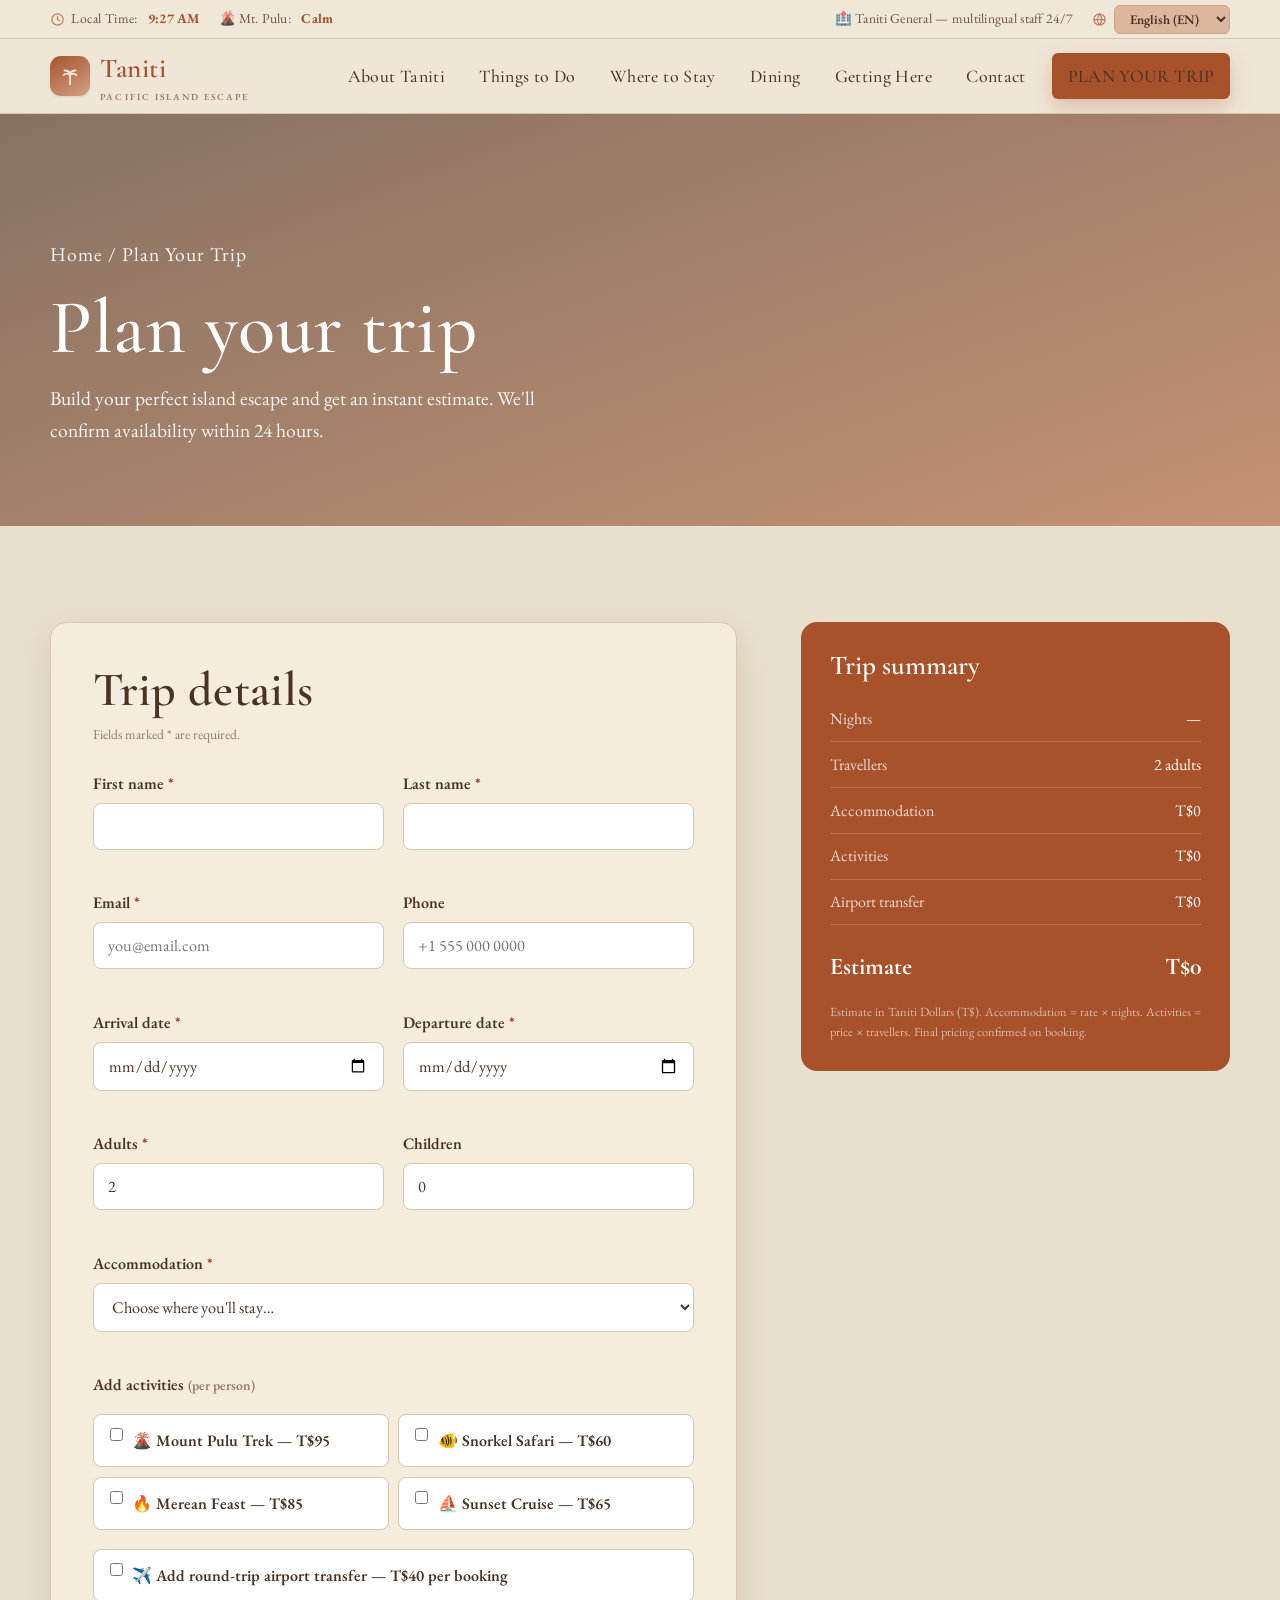
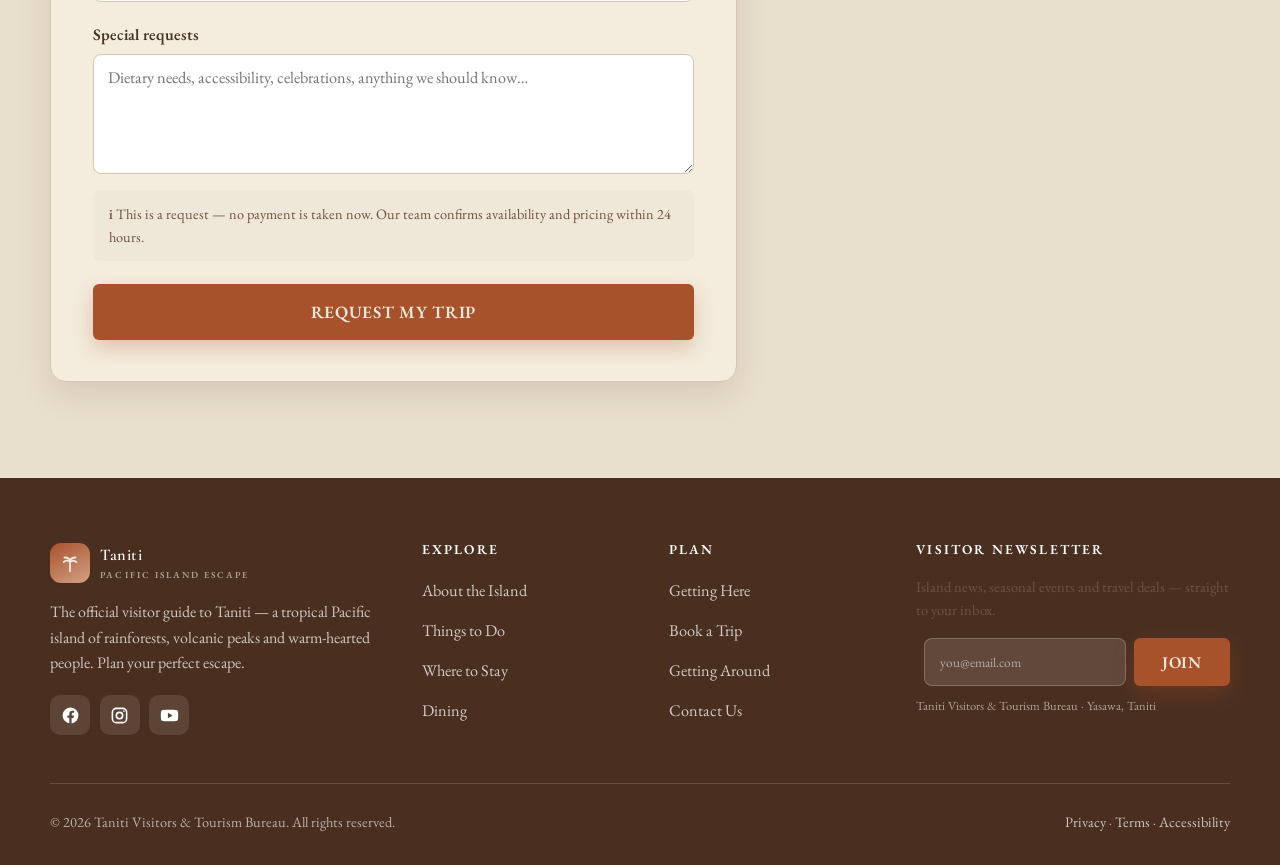
==== plan.html @ bbfc815e "Build Visit Taniti tourism website Multi-page tourism site for the island of Taniti with live clock," ====
<!DOCTYPE html>
<html lang="en">
<head>
  <meta charset="UTF-8" />
  <meta name="viewport" content="width=device-width, initial-scale=1.0" />
  <title>Plan Your Trip to Taniti — Book Online</title>
  <meta name="description" content="Build and book your Taniti island getaway online: choose dates, accommodation, activities and transfers, and get an instant cost estimate." />
  <link rel="preconnect" href="https://fonts.googleapis.com" />
  <link rel="preconnect" href="https://fonts.gstatic.com" crossorigin />
  <link href="https://fonts.googleapis.com/css2?family=Inter:wght@400;500;600;700;800&family=Playfair+Display:wght@700;800;900&display=swap" rel="stylesheet" />
  <link rel="stylesheet" href="css/styles.css" />
  <link rel="icon" href="data:image/svg+xml,%3Csvg xmlns='http://www.w3.org/2000/svg' viewBox='0 0 100 100'%3E%3Crect width='100' height='100' rx='22' fill='%23138a9c'/%3E%3Ctext y='72' x='50' font-size='62' text-anchor='middle'%3E🌴%3C/text%3E%3C/svg%3E" />
</head>
<body data-page="plan.html">
  <div id="site-header"></div>

  <section class="page-hero ph-plan">
    <div class="container">
      <p class="crumbs"><a href="index.html">Home</a> / Plan Your Trip</p>
      <h1>Plan your trip</h1>
      <p>Build your perfect island escape and get an instant estimate. We'll confirm availability within 24 hours.</p>
    </div>
  </section>

  <section class="section">
    <div class="container">
      <div class="split" style="align-items:start;grid-template-columns:1.6fr 1fr">

        <!-- FORM -->
        <div class="reveal">
          <div class="form-success" id="bookSuccess" role="status">
            <svg width="26" height="26" viewBox="0 0 24 24" fill="none" stroke="currentColor" stroke-width="2.5" stroke-linecap="round" stroke-linejoin="round"><path d="M20 6 9 17l-5-5"/></svg>
            <div>
              <strong>Your trip request is in! 🌺</strong>
              <p id="successDetail" style="margin-top:.3rem;font-size:.95rem"></p>
            </div>
          </div>

          <form class="form-card" id="bookingForm" novalidate>
            <h2 style="margin-bottom:.4rem">Trip details</h2>
            <p class="hint" style="margin-bottom:1.6rem">Fields marked <span class="req">*</span> are required.</p>

            <div class="form-grid">
              <div class="field">
                <label for="fname">First name <span class="req">*</span></label>
                <input id="fname" name="fname" type="text" autocomplete="given-name" required />
                <span class="err" data-err></span>
              </div>
              <div class="field">
                <label for="lname">Last name <span class="req">*</span></label>
                <input id="lname" name="lname" type="text" autocomplete="family-name" required />
                <span class="err" data-err></span>
              </div>
              <div class="field">
                <label for="email">Email <span class="req">*</span></label>
                <input id="email" name="email" type="email" autocomplete="email" placeholder="you@email.com" required />
                <span class="err" data-err></span>
              </div>
              <div class="field">
                <label for="phone">Phone</label>
                <input id="phone" name="phone" type="tel" autocomplete="tel" placeholder="+1 555 000 0000" />
                <span class="err" data-err></span>
              </div>

              <div class="field">
                <label for="arrive">Arrival date <span class="req">*</span></label>
                <input id="arrive" name="arrive" type="date" required />
                <span class="err" data-err></span>
              </div>
              <div class="field">
                <label for="depart">Departure date <span class="req">*</span></label>
                <input id="depart" name="depart" type="date" required />
                <span class="err" data-err></span>
              </div>

              <div class="field">
                <label for="adults">Adults <span class="req">*</span></label>
                <input id="adults" name="adults" type="number" min="1" max="12" value="2" required />
                <span class="err" data-err></span>
              </div>
              <div class="field">
                <label for="children">Children</label>
                <input id="children" name="children" type="number" min="0" max="12" value="0" />
                <span class="err" data-err></span>
              </div>

              <div class="field col-2">
                <label for="stay">Accommodation <span class="req">*</span></label>
                <select id="stay" name="stay" required>
                  <option value="" disabled selected>Choose where you'll stay…</option>
                  <option value="320">Taniti Lagoon Resort &amp; Spa — T$320/night</option>
                  <option value="420">Coral Coast Overwater Villas — T$420/night</option>
                  <option value="180">Pulu Rainforest Eco-Lodge — T$180/night</option>
                  <option value="130">Highland Glamping Camp — T$130/night</option>
                  <option value="75">Mauri Family Guesthouse — T$75/night</option>
                  <option value="60">Harborview Inn — T$60/night</option>
                </select>
                <span class="err" data-err></span>
              </div>

              <fieldset class="field col-2" style="border:0;padding:0;margin:0">
                <label as="legend" style="margin-bottom:.6rem;display:block">Add activities <span class="hint">(per person)</span></label>
                <div class="grid grid-2" style="gap:.6rem">
                  <label class="form-note" style="background:#fff;border:1.5px solid var(--line);cursor:pointer;margin:0"><input type="checkbox" name="act" value="95" data-name="Volcano Trek" style="width:auto"> 🌋 Mount Pulu Trek — T$95</label>
                  <label class="form-note" style="background:#fff;border:1.5px solid var(--line);cursor:pointer;margin:0"><input type="checkbox" name="act" value="60" data-name="Snorkel Safari" style="width:auto"> 🐠 Snorkel Safari — T$60</label>
                  <label class="form-note" style="background:#fff;border:1.5px solid var(--line);cursor:pointer;margin:0"><input type="checkbox" name="act" value="85" data-name="Merean Feast" style="width:auto"> 🔥 Merean Feast — T$85</label>
                  <label class="form-note" style="background:#fff;border:1.5px solid var(--line);cursor:pointer;margin:0"><input type="checkbox" name="act" value="65" data-name="Sunset Cruise" style="width:auto"> ⛵ Sunset Cruise — T$65</label>
                </div>
              </fieldset>

              <div class="field col-2">
                <label class="form-note" style="background:#fff;border:1.5px solid var(--line);cursor:pointer;margin:0">
                  <input type="checkbox" id="transfer" name="transfer" value="40" style="width:auto"> ✈️ Add round-trip airport transfer — T$40 per booking
                </label>
              </div>

              <div class="field col-2">
                <label for="notes">Special requests</label>
                <textarea id="notes" name="notes" placeholder="Dietary needs, accessibility, celebrations, anything we should know…"></textarea>
              </div>
            </div>

            <div class="form-note">ℹ️ This is a request — no payment is taken now. Our team confirms availability and pricing within 24 hours.</div>
            <button class="btn btn-primary btn-lg btn-block" type="submit" style="margin-top:1.4rem">Request my trip</button>
          </form>
        </div>

        <!-- LIVE SUMMARY -->
        <div class="reveal">
          <div class="summary">
            <h3>Trip summary</h3>
            <div class="summary-row"><span>Nights</span><span id="sumNights">—</span></div>
            <div class="summary-row"><span>Travellers</span><span id="sumGuests">2 adults</span></div>
            <div class="summary-row"><span>Accommodation</span><span id="sumStay">T$0</span></div>
            <div class="summary-row"><span>Activities</span><span id="sumActs">T$0</span></div>
            <div class="summary-row"><span>Airport transfer</span><span id="sumTransfer">T$0</span></div>
            <div class="summary-total"><span>Estimate</span><span id="sumTotal">T$0</span></div>
            <p style="font-size:.78rem;color:rgba(255,255,255,.6);margin-top:1rem">Estimate in Taniti Dollars (T$). Accommodation = rate × nights. Activities = price × travellers. Final pricing confirmed on booking.</p>
          </div>
        </div>

      </div>
    </div>
  </section>

  <div id="site-footer"></div>
  <script src="js/main.js"></script>
  <script>
    window.tanitiPageInit = function (ctx) {
      var form = document.getElementById("bookingForm");
      if (!form) return;
      var $ = function (id) { return document.getElementById(id); };
      var money = function (n) { return "T$" + n.toLocaleString("en-US"); };

      // Min dates = today
      var todayStr = new Date().toISOString().split("T")[0];
      $("arrive").min = todayStr;
      $("depart").min = todayStr;

      function nights() {
        var a = $("arrive").value, d = $("depart").value;
        if (!a || !d) return 0;
        var diff = (new Date(d) - new Date(a)) / 86400000;
        return diff > 0 ? Math.round(diff) : 0;
      }
      function travellers() {
        return (parseInt($("adults").value, 10) || 0) + (parseInt($("children").value, 10) || 0);
      }

      function recalc() {
        var n = nights();
        var adults = parseInt($("adults").value, 10) || 0;
        var kids = parseInt($("children").value, 10) || 0;
        var pax = Math.max(adults + kids, 1);
        var rate = parseInt($("stay").value, 10) || 0;
        var stayCost = rate * n;

        var actCost = 0;
        form.querySelectorAll('input[name="act"]:checked').forEach(function (c) {
          actCost += (parseInt(c.value, 10) || 0) * pax;
        });
        var transfer = $("transfer").checked ? 40 : 0;
        var total = stayCost + actCost + transfer;

        $("sumNights").textContent = n ? n + (n === 1 ? " night" : " nights") : "—";
        var g = adults + " adult" + (adults === 1 ? "" : "s");
        if (kids > 0) g += ", " + kids + " child" + (kids === 1 ? "" : "ren");
        $("sumGuests").textContent = g;
        $("sumStay").textContent = money(stayCost);
        $("sumActs").textContent = money(actCost);
        $("sumTransfer").textContent = money(transfer);
        $("sumTotal").textContent = money(total);
        return { nights: n, total: total, pax: pax };
      }

      form.addEventListener("input", recalc);
      form.addEventListener("change", recalc);
      recalc();

      // --- Validation ---
      function setError(input, msg) {
        var field = input.closest(".field");
        if (!field) return;
        field.classList.toggle("invalid", !!msg);
        var span = field.querySelector("[data-err]");
        if (span) span.textContent = msg || "";
      }
      function validateField(input) {
        var v = input.value.trim();
        if (input.hasAttribute("required") && !v) { setError(input, "This field is required."); return false; }
        if (input.type === "email" && v && !/^[^\s@]+@[^\s@]+\.[^\s@]+$/.test(v)) { setError(input, "Enter a valid email."); return false; }
        if (input.id === "adults" && (parseInt(v, 10) || 0) < 1) { setError(input, "At least one adult required."); return false; }
        setError(input, "");
        return true;
      }
      form.querySelectorAll("input[required], select[required]").forEach(function (inp) {
        inp.addEventListener("blur", function () { validateField(inp); });
      });

      form.addEventListener("submit", function (e) {
        e.preventDefault();
        var ok = true, firstBad = null;
        form.querySelectorAll("input[required], select[required]").forEach(function (inp) {
          if (!validateField(inp)) { ok = false; firstBad = firstBad || inp; }
        });

        // Date logic
        var n = nights();
        if ($("arrive").value && $("depart").value && n <= 0) {
          setError($("depart"), "Departure must be after arrival.");
          ok = false; firstBad = firstBad || $("depart");
        }

        if (!ok) {
          firstBad && firstBad.focus();
          ctx.toast("Please fix the highlighted fields.");
          return;
        }

        var res = recalc();
        var detail = "We've received your request for a " + res.nights + "-night trip (est. "
          + "T$" + res.total.toLocaleString("en-US") + "). A confirmation has been sent to "
          + $("email").value.trim() + " — our team will be in touch within 24 hours.";
        $("successDetail").textContent = detail;
        var box = $("bookSuccess");
        box.classList.add("show");
        ctx.toast("Trip request sent! 🌴");
        form.reset();
        recalc();
        box.scrollIntoView({ behavior: "smooth", block: "center" });
      });
    };
  </script>
</body>
</html>
---- css/styles.css ----
/* ==========================================================================
   Visit Taniti — Tourism Website
   Warm terracotta / clay / cream design system (serif)
   ========================================================================== */
@import url('https://fonts.googleapis.com/css2?family=Cormorant+Garamond:wght@400;500;600;700&family=EB+Garamond:ital,wght@0,400;0,500;0,600;1,400&display=swap');

:root {
  /* Palette — warm island earth tones */
  --cream:        #e9dfcd;   /* page background */
  --cream-2:      #efe7d8;   /* lighter panels, header, soft sections */
  --cream-3:      #f4ecdd;   /* card background */
  --sand:         #ece2cf;   /* sand section */
  --sand-dk:      #dccbb0;

  --clay:         #d2a184;   /* salmon buttons / accents */
  --clay-dk:      #c08e6f;
  --clay-lt:      #dcb79e;   /* clay cards / chips */

  --terracotta:   #a8522c;   /* dashboard sections, primary accent */
  --terracotta-dk:#8c4322;
  --terracotta-lt:#b96a40;

  --brown:        #4a2f20;   /* darkest — footer, summary */
  --ink:          #4a3322;   /* body heading text */
  --ink-soft:     #6e5341;   /* body copy */
  --muted:        #977a5e;   /* captions */
  --line:         #d8c6ac;   /* warm borders */
  --red:          #b23121;   /* legal / alerts */
  --green:        #5b7a4e;   /* success */

  --white:        #ffffff;
  --bg:           var(--cream);

  --shadow-sm: 0 1px 3px rgba(74,47,32,.08), 0 1px 2px rgba(74,47,32,.06);
  --shadow:    0 12px 32px rgba(74,47,32,.12);
  --shadow-lg: 0 24px 60px rgba(74,47,32,.20);

  --radius:    10px;
  --radius-lg: 16px;
  --radius-pill: 6px;        /* the reference uses gently-rounded rectangles */

  --maxw: 1180px;

  --font-head: "Cormorant Garamond", Georgia, "Times New Roman", serif;
  --font-body: "EB Garamond", Georgia, "Times New Roman", serif;

  --ease: cubic-bezier(.22, 1, .36, 1);
}

/* ---------- Reset ---------- */
*, *::before, *::after { box-sizing: border-box; }
* { margin: 0; }
html { scroll-behavior: smooth; -webkit-text-size-adjust: 100%; }
body {
  font-family: var(--font-body);
  color: var(--ink-soft);
  background: var(--bg);
  line-height: 1.6;
  font-size: 19px;
  -webkit-font-smoothing: antialiased;
  text-rendering: optimizeLegibility;
}
img { max-width: 100%; display: block; }
a { color: var(--terracotta); text-decoration: none; }
button { font-family: inherit; cursor: pointer; }
:focus-visible { outline: 3px solid var(--clay); outline-offset: 2px; border-radius: 4px; }

h1, h2, h3, h4 { font-family: var(--font-head); line-height: 1.1; color: var(--ink); font-weight: 600; }
h1 { font-size: clamp(2.6rem, 6vw, 5rem); letter-spacing: .5px; font-weight: 500; }
h2 { font-size: clamp(2rem, 4vw, 3rem); letter-spacing: .3px; }
h3 { font-size: clamp(1.35rem, 2.2vw, 1.7rem); }
p  { color: var(--ink-soft); }

/* ---------- Layout helpers ---------- */
.container { width: min(100% - 2.4rem, var(--maxw)); margin-inline: auto; }
.section { padding: clamp(3.5rem, 8vw, 6rem) 0; }
.section--tight { padding: clamp(2.5rem, 5vw, 4rem) 0; }
.section--sand { background: var(--cream-2); }
.section--ocean { background: var(--terracotta); color: var(--cream-2); }
.section--ocean h2, .section--ocean h3 { color: #fff; }
.section--ocean p { color: rgba(255,255,255,.86); }

.eyebrow {
  display: inline-block;
  font-family: var(--font-body);
  font-weight: 600;
  font-size: .82rem;
  letter-spacing: .24em;
  text-transform: uppercase;
  color: var(--terracotta);
  margin-bottom: .9rem;
}
.section--ocean .eyebrow { color: var(--clay-lt); }
.lead { font-size: 1.25rem; color: var(--ink-soft); max-width: 62ch; }
.section--ocean .lead { color: rgba(255,255,255,.9); }
.center { text-align: center; }
.center .lead { margin-inline: auto; }
.section-head { max-width: 66ch; margin-bottom: 2.6rem; }
.section-head.center { margin-inline: auto; }

/* ---------- Buttons ---------- */
.btn {
  display: inline-flex; align-items: center; gap: .5rem;
  font-family: var(--font-body);
  font-weight: 600; font-size: 1.02rem; letter-spacing: .04em;
  padding: .8rem 1.7rem;
  border-radius: var(--radius-pill);
  border: 1.5px solid transparent;
  transition: transform .25s var(--ease), box-shadow .25s var(--ease), background .25s, color .25s;
  white-space: nowrap; text-transform: uppercase;
}
.btn:hover { transform: translateY(-2px); }
.btn-primary { background: var(--terracotta); color: var(--cream-2); box-shadow: 0 8px 20px rgba(168,82,44,.28); }
.btn-primary:hover { background: var(--terracotta-dk); }
.btn-ocean { background: var(--clay); color: var(--brown); box-shadow: 0 8px 20px rgba(210,161,132,.4); }
.btn-ocean:hover { background: var(--clay-dk); }
.btn-ghost { background: rgba(255,255,255,.14); color: #fff; border-color: rgba(255,255,255,.6); backdrop-filter: blur(4px); }
.btn-ghost:hover { background: rgba(255,255,255,.24); }
.btn-outline { background: transparent; color: var(--terracotta); border-color: var(--clay); }
.btn-outline:hover { background: var(--clay-lt); color: var(--brown); }
.btn-lg { padding: 1rem 2.2rem; font-size: 1.08rem; }
.btn-block { width: 100%; justify-content: center; }

/* ==========================================================================
   Header / Navigation
   ========================================================================== */
.utility-bar {
  background: var(--cream-2);
  color: var(--ink-soft);
  font-size: .85rem; letter-spacing: .02em;
  border-bottom: 1px solid var(--line);
}
.utility-bar .container {
  display: flex; align-items: center; gap: 1.2rem;
  min-height: 38px; flex-wrap: wrap;
}
.utility-bar strong { color: var(--terracotta); font-weight: 700; }
.utility-item { display: inline-flex; align-items: center; gap: .4rem; }
.utility-item svg { width: 15px; height: 15px; opacity: .7; color: var(--terracotta); }
.utility-spacer { margin-left: auto; }
.lang-select {
  background: var(--clay-lt);
  color: var(--brown); border: 1px solid var(--clay);
  border-radius: var(--radius-pill);
  padding: .25rem .7rem; font-size: .82rem; font-family: var(--font-body); font-weight: 600;
  cursor: pointer;
}
.lang-select:hover { background: var(--clay); }

.site-header {
  position: sticky; top: 0; z-index: 100;
  background: rgba(239,231,216,.92);
  backdrop-filter: saturate(140%) blur(12px);
  -webkit-backdrop-filter: saturate(140%) blur(12px);
  border-bottom: 1px solid var(--line);
  transition: box-shadow .3s;
}
.site-header.scrolled { box-shadow: var(--shadow-sm); }
.nav { display: flex; align-items: center; justify-content: space-between; min-height: 74px; gap: 1rem; }
.brand { display: inline-flex; align-items: center; gap: .65rem; font-family: var(--font-head); font-weight: 600; font-size: 1.7rem; color: var(--terracotta); letter-spacing: .5px; }
.brand .mark {
  width: 40px; height: 40px; border-radius: 11px;
  background: linear-gradient(150deg, var(--terracotta), var(--clay));
  display: grid; place-items: center; color: var(--cream-2); flex: none;
  box-shadow: var(--shadow-sm);
}
.brand .mark svg { width: 22px; height: 22px; }
.brand small { display: block; font-family: var(--font-body); font-weight: 600; font-size: .58rem; letter-spacing: .22em; text-transform: uppercase; color: var(--muted); }

.nav-links { display: flex; align-items: center; gap: .35rem; list-style: none; padding: 0; }
.nav-links a {
  display: inline-block; padding: .5rem .9rem; border-radius: var(--radius-pill);
  color: var(--ink); font-weight: 500; font-size: 1.12rem; font-family: var(--font-head);
  letter-spacing: .02em;
  transition: background .2s, color .2s;
}
.nav-links a:hover { background: var(--clay-lt); color: var(--terracotta-dk); }
.nav-links a.active { color: var(--terracotta); background: var(--clay-lt); }
.nav-cta { margin-left: .4rem; }

.nav-toggle {
  display: none; background: none; border: none; padding: .4rem;
  width: 44px; height: 44px; border-radius: 10px;
}
.nav-toggle span { display: block; width: 24px; height: 2px; background: var(--brown); margin: 5px auto; transition: .3s var(--ease); }
.nav-toggle[aria-expanded="true"] span:nth-child(1) { transform: translateY(7px) rotate(45deg); }
.nav-toggle[aria-expanded="true"] span:nth-child(2) { opacity: 0; }
.nav-toggle[aria-expanded="true"] span:nth-child(3) { transform: translateY(-7px) rotate(-45deg); }

/* ==========================================================================
   Hero
   ========================================================================== */
.hero {
  position: relative; color: #fff; isolation: isolate;
  display: grid; align-items: center; text-align: center;
  min-height: clamp(480px, 70vh, 660px);
  padding: 5rem 0;
}
.hero::before {
  content: ""; position: absolute; inset: 0; z-index: -2;
  background-image: url("https://images.unsplash.com/photo-1505228395891-9a51e7e86bf6?auto=format&fit=crop&w=2000&q=80");
  background-size: cover; background-position: center;
}
.hero::after {
  content: ""; position: absolute; inset: 0; z-index: -1;
  background: linear-gradient(180deg, rgba(74,47,32,.30) 0%, rgba(74,47,32,.22) 45%, rgba(74,47,32,.40) 100%);
}
.hero-inner { max-width: 760px; margin-inline: auto; }
.hero h1 { color: #fff; text-shadow: 0 2px 30px rgba(0,0,0,.28); font-size: clamp(3.4rem, 9vw, 7rem); font-weight: 500; }
.hero p { color: rgba(255,255,255,.94); font-size: 1.35rem; margin: 1rem auto 2rem; max-width: 52ch; letter-spacing: .02em; }
.hero-actions { display: flex; gap: 1rem; flex-wrap: wrap; justify-content: center; }
.hero-badge {
  display: inline-flex; align-items: center; gap: .5rem;
  background: rgba(255,255,255,.16); border: 1px solid rgba(255,255,255,.4);
  padding: .4rem 1.1rem; border-radius: var(--radius-pill);
  font-size: .9rem; font-weight: 600; margin-bottom: 1.4rem; backdrop-filter: blur(4px);
  letter-spacing: .14em; text-transform: uppercase;
}
.hero-tagline {
  display: block; font-family: var(--font-head); font-weight: 400;
  font-size: clamp(1.3rem, 3.5vw, 2.4rem); letter-spacing: .42em;
  text-transform: uppercase; margin-top: .4rem; text-indent: .42em;
  color: rgba(255,255,255,.95);
}
.page-hero {
  position: relative; color: #fff; isolation: isolate;
  padding: clamp(4rem, 12vw, 7rem) 0 clamp(3rem, 8vw, 5rem);
}
.page-hero::after {
  content: ""; position: absolute; inset: 0; z-index: -1;
  background: linear-gradient(160deg, rgba(74,47,32,.62), rgba(168,82,44,.55));
}
.page-hero h1 { color: #fff; }
.page-hero p { color: rgba(255,255,255,.92); max-width: 60ch; margin-top: .8rem; font-size: 1.22rem; }
.crumbs { font-size: .9rem; color: rgba(255,255,255,.78); margin-bottom: 1rem; letter-spacing: .05em; }
.crumbs a { color: rgba(255,255,255,.92); }

/* Per-page hero backgrounds */
.hero-about::before, .ph-about::before { background-image: url("https://images.unsplash.com/photo-1518509562904-e7ef99cdcc86?auto=format&fit=crop&w=2000&q=80"); }
.ph-activities::before { background-image: url("https://images.unsplash.com/photo-1530866495561-507c9faab2ed?auto=format&fit=crop&w=2000&q=80"); }
.ph-stay::before { background-image: url("https://images.unsplash.com/photo-1571896349842-33c89424de2d?auto=format&fit=crop&w=2000&q=80"); }
.ph-dining::before { background-image: url("https://images.unsplash.com/photo-1414235077428-338989a2e8c0?auto=format&fit=crop&w=2000&q=80"); }
.ph-travel::before { background-image: url("https://images.unsplash.com/photo-1436491865332-7a61a109cc05?auto=format&fit=crop&w=2000&q=80"); }
.ph-plan::before { background-image: url("https://images.unsplash.com/photo-1507525428034-b723cf961d3e?auto=format&fit=crop&w=2000&q=80"); }
.ph-contact::before { background-image: url("https://images.unsplash.com/photo-1559827260-dc66d52bef19?auto=format&fit=crop&w=2000&q=80"); }
.page-hero[class*="ph-"]::before {
  content: ""; position: absolute; inset: 0; z-index: -2;
  background-size: cover; background-position: center;
}

/* ==========================================================================
   Cards & grids
   ========================================================================== */
.grid { display: grid; gap: 1.6rem; }
.grid-2 { grid-template-columns: repeat(2, 1fr); }
.grid-3 { grid-template-columns: repeat(3, 1fr); }
.grid-4 { grid-template-columns: repeat(4, 1fr); }

.card {
  background: var(--cream-3); border: 1px solid var(--line); border-radius: var(--radius-lg);
  overflow: hidden; box-shadow: var(--shadow-sm);
  transition: transform .35s var(--ease), box-shadow .35s var(--ease);
  display: flex; flex-direction: column;
}
.card:hover { transform: translateY(-6px); box-shadow: var(--shadow); }
.card-media { aspect-ratio: 16/11; overflow: hidden; position: relative; background: var(--sand-dk); }
.card-media img { width: 100%; height: 100%; object-fit: cover; transition: transform .6s var(--ease); }
.card:hover .card-media img { transform: scale(1.06); }
.card-tag {
  position: absolute; top: .9rem; left: .9rem;
  background: var(--terracotta); color: var(--cream-2);
  font-size: .72rem; font-weight: 600; letter-spacing: .08em; text-transform: uppercase;
  padding: .3rem .7rem; border-radius: var(--radius-pill); font-family: var(--font-body);
}
.card-body { padding: 1.4rem; display: flex; flex-direction: column; gap: .6rem; flex: 1; }
.card-body h3 { margin-bottom: .1rem; color: var(--terracotta-dk); }
.card-body p { font-size: 1rem; flex: 1; }
.card-meta { display: flex; gap: 1rem; font-size: .88rem; color: var(--muted); flex-wrap: wrap; }
.card-meta span { display: inline-flex; align-items: center; gap: .3rem; }
.card-foot { display: flex; align-items: center; justify-content: space-between; margin-top: .4rem; }
.price { font-weight: 700; font-family: var(--font-head); color: var(--terracotta-dk); font-size: 1.4rem; }
.price small { font-family: var(--font-body); font-weight: 500; color: var(--muted); font-size: .78rem; }

/* Feature tiles — clay cards, centred (matches "Before You Go") */
.feature {
  background: var(--clay-lt); border: 1px solid var(--clay); border-radius: var(--radius);
  padding: 2rem 1.6rem; box-shadow: none; text-align: center; color: var(--brown);
  transition: transform .3s var(--ease), box-shadow .3s var(--ease);
}
.feature:hover { transform: translateY(-4px); box-shadow: var(--shadow); }
.feature .ic {
  width: 56px; height: 56px; border-radius: 14px; display: grid; place-items: center;
  background: var(--cream-3); color: var(--terracotta); margin: 0 auto 1rem;
  font-size: 1.5rem; font-family: var(--font-head); font-weight: 600;
}
.feature .ic svg { width: 26px; height: 26px; }
.feature h3 { font-size: 1.35rem; margin-bottom: .4rem; color: var(--brown); }
.feature p { font-size: 1rem; color: var(--terracotta-dk); }

/* Stats */
.stats { display: grid; grid-template-columns: repeat(4, 1fr); gap: 1.4rem; }
.stat { text-align: center; }
.stat .num { font-family: var(--font-head); font-size: clamp(2.4rem, 5vw, 3.4rem); font-weight: 600; color: #f3e2d0; line-height: 1; }
.stat .lbl { font-size: .95rem; color: rgba(255,255,255,.82); margin-top: .5rem; letter-spacing: .03em; }

/* Split media */
.split { display: grid; grid-template-columns: 1fr 1fr; gap: clamp(2rem, 5vw, 4rem); align-items: center; }
.split.reverse > :first-child { order: 2; }
.split-media img { border-radius: var(--radius-lg); box-shadow: var(--shadow); width: 100%; aspect-ratio: 4/3; object-fit: cover; }
.split-body h2 { margin-bottom: 1rem; }

/* Checklist */
.ticks { list-style: none; padding: 0; display: grid; gap: .7rem; margin-top: 1.2rem; }
.ticks li { display: flex; gap: .7rem; align-items: flex-start; color: var(--ink-soft); font-size: 1.05rem; }
.ticks li::before {
  content: "✓"; flex: none; width: 24px; height: 24px; border-radius: 50%;
  background: var(--terracotta); color: var(--cream-2); font-weight: 700; font-size: .8rem;
  display: grid; place-items: center; margin-top: 4px; font-family: var(--font-body);
}

/* Filter chips — clay rectangles */
.filters { display: flex; flex-wrap: wrap; gap: .6rem; margin-bottom: 2rem; }
.chip {
  border: 1.5px solid var(--clay); background: var(--clay-lt); color: var(--brown);
  padding: .55rem 1.3rem; border-radius: var(--radius-pill); font-weight: 600; font-size: 1rem;
  font-family: var(--font-body); letter-spacing: .02em;
  transition: all .2s;
}
.chip:hover { background: var(--clay); border-color: var(--clay-dk); }
.chip.active { background: var(--terracotta); color: var(--cream-2); border-color: var(--terracotta); }
.is-hidden { display: none !important; }
.no-results { text-align: center; color: var(--muted); padding: 2rem; grid-column: 1 / -1; }

/* ==========================================================================
   Forms
   ========================================================================== */
.form-card {
  background: var(--cream-3); border: 1px solid var(--line); border-radius: var(--radius-lg);
  padding: clamp(1.6rem, 4vw, 2.6rem); box-shadow: var(--shadow);
}
.form-grid { display: grid; gap: 1.2rem; grid-template-columns: 1fr 1fr; }
.field { display: flex; flex-direction: column; gap: .4rem; }
.field.col-2 { grid-column: span 2; }
.field label { font-weight: 600; font-size: 1rem; color: var(--ink); }
.field label .req { color: var(--red); }
.field input, .field select, .field textarea {
  font-family: var(--font-body); font-size: 1.02rem; color: var(--ink);
  padding: .75rem .9rem; border: 1.5px solid var(--line); border-radius: 8px;
  background: #fff; transition: border .2s, box-shadow .2s; width: 100%;
}
.field input:focus, .field select:focus, .field textarea:focus {
  outline: none; border-color: var(--clay); box-shadow: 0 0 0 3px rgba(210,161,132,.35);
}
.field textarea { resize: vertical; min-height: 120px; }
.field .err { color: var(--red); font-size: .85rem; min-height: 1.1em; }
.field.invalid input, .field.invalid select, .field.invalid textarea { border-color: var(--red); }
.hint { font-size: .85rem; color: var(--muted); }

.form-note {
  display: flex; gap: .6rem; align-items: flex-start; font-size: .9rem; color: var(--ink-soft);
  background: var(--cream-2); border-radius: 8px; padding: .8rem 1rem; margin-top: 1rem;
}
.form-success {
  background: #e7efe0; border: 1px solid #bcd3ad; color: #3c5730;
  border-radius: var(--radius); padding: 1.2rem 1.4rem; display: none; gap: .8rem; align-items: flex-start;
}
.form-success.show { display: flex; }
.form-success svg { flex: none; color: var(--green); }

/* Summary box for booking */
.summary {
  position: sticky; top: 96px;
  background: var(--terracotta); color: #fff; border-radius: var(--radius-lg); padding: 1.8rem;
}
.summary h3 { color: #fff; margin-bottom: 1rem; }
.summary-row { display: flex; justify-content: space-between; gap: 1rem; padding: .6rem 0; border-bottom: 1px solid rgba(255,255,255,.18); font-size: 1rem; }
.summary-row span:first-child { color: rgba(255,255,255,.78); }
.summary-total { display: flex; justify-content: space-between; padding-top: 1rem; margin-top: .4rem; font-size: 1.5rem; font-family: var(--font-head); font-weight: 700; }

/* ==========================================================================
   Misc components
   ========================================================================== */
.accordion { border: 1px solid var(--line); border-radius: var(--radius); overflow: hidden; background: var(--cream-3); }
.acc-item + .acc-item { border-top: 1px solid var(--line); }
.acc-head {
  width: 100%; text-align: left; background: none; border: none; padding: 1.2rem 1.4rem;
  font-weight: 600; font-size: 1.2rem; color: var(--ink); display: flex; justify-content: space-between; gap: 1rem; align-items: center;
  font-family: var(--font-head);
}
.acc-head .pm { flex: none; transition: transform .3s; color: var(--terracotta); font-size: 1.6rem; }
.acc-item.open .acc-head .pm { transform: rotate(45deg); }
.acc-panel { max-height: 0; overflow: hidden; transition: max-height .35s var(--ease); }
.acc-panel-inner { padding: 0 1.4rem 1.3rem; color: var(--ink-soft); }

.gallery { display: grid; grid-template-columns: repeat(4, 1fr); gap: 1rem; }
.gallery img { border-radius: var(--radius); aspect-ratio: 1; object-fit: cover; cursor: pointer; transition: transform .3s, filter .3s; }
.gallery img:hover { transform: scale(1.03); filter: brightness(1.05); }
.gallery .tall { grid-row: span 2; aspect-ratio: 1/2; }

.cta-band { background: linear-gradient(135deg, var(--terracotta), var(--terracotta-dk)); color: #fff; text-align: center; border-radius: var(--radius-lg); padding: clamp(2.5rem, 6vw, 4rem); }
.cta-band h2 { color: #fff; }
.cta-band p { color: rgba(255,255,255,.92); max-width: 52ch; margin: 1rem auto 2rem; font-size: 1.15rem; }

.info-list { list-style: none; padding: 0; display: grid; gap: 1rem; }
.info-list li { display: flex; gap: 1rem; align-items: flex-start; }
.info-list .ic { flex: none; width: 46px; height: 46px; border-radius: 12px; background: var(--clay-lt); color: var(--terracotta); display: grid; place-items: center; font-size: 1.3rem; }
.info-list .ic svg { width: 22px; height: 22px; }
.info-list strong { display: block; color: var(--ink); font-size: 1.08rem; }
.info-list span { font-size: .98rem; color: var(--muted); }

.map-embed { border: 0; width: 100%; height: 380px; border-radius: var(--radius-lg); box-shadow: var(--shadow); filter: sepia(.18) saturate(1.05); }

.weather-strip { display: flex; flex-wrap: wrap; gap: 1rem; }
.weather-card { flex: 1 1 120px; background: rgba(255,255,255,.12); border: 1px solid rgba(255,255,255,.22); border-radius: var(--radius); padding: 1.1rem; text-align: center; }
.weather-card .mo { font-weight: 600; font-size: .85rem; letter-spacing: .12em; text-transform: uppercase; color: #f3e2d0; }
.weather-card .tmp { font-family: var(--font-head); font-size: 2rem; font-weight: 600; color: #fff; }
.weather-card .ic { font-size: 1.5rem; }

/* Legal advisory / alert box */
.advisory {
  background: var(--cream-3); border: 1.5px solid var(--clay); border-left: 5px solid var(--red);
  border-radius: var(--radius); padding: 1.2rem 1.4rem; color: var(--red);
}
.advisory strong { font-family: var(--font-head); font-size: 1.3rem; display: block; margin-bottom: .3rem; letter-spacing: .03em; }
.advisory p { color: var(--red); font-size: .98rem; }

/* ==========================================================================
   Footer
   ========================================================================== */
.site-footer { background: var(--brown); color: rgba(255,255,255,.8); padding: 4rem 0 2rem; }
.footer-grid { display: grid; grid-template-columns: 1.6fr 1fr 1fr 1.4fr; gap: 2.5rem; margin-bottom: 3rem; }
.footer-grid h4 { color: #fff; font-family: var(--font-body); font-size: .85rem; letter-spacing: .16em; text-transform: uppercase; margin-bottom: 1.1rem; }
.footer-grid ul { list-style: none; padding: 0; display: grid; gap: .6rem; }
.footer-grid a { color: rgba(255,255,255,.74); font-size: 1.02rem; }
.footer-grid a:hover { color: var(--clay-lt); }
.footer-grid .brand { color: #fff; margin-bottom: 1rem; }
.footer-grid .brand small { color: rgba(255,255,255,.55); }
.footer-about p { font-size: 1rem; color: rgba(255,255,255,.72); }
.socials { display: flex; gap: .6rem; margin-top: 1.2rem; }
.socials a { width: 40px; height: 40px; border-radius: 10px; background: rgba(255,255,255,.1); display: grid; place-items: center; color: #fff; transition: background .2s; }
.socials a:hover { background: var(--terracotta); }
.socials svg { width: 19px; height: 19px; }
.newsletter { display: flex; gap: .5rem; margin-top: 1rem; }
.newsletter input { flex: 1; background: rgba(255,255,255,.12); border: 1px solid rgba(255,255,255,.22); color: #fff; padding: .7rem .9rem; border-radius: 8px; font-family: var(--font-body); }
.newsletter input::placeholder { color: rgba(255,255,255,.55); }
.footer-bottom { border-top: 1px solid rgba(255,255,255,.14); padding-top: 1.6rem; display: flex; justify-content: space-between; flex-wrap: wrap; gap: 1rem; font-size: .9rem; color: rgba(255,255,255,.62); }
.footer-bottom a { color: rgba(255,255,255,.72); }

/* ==========================================================================
   Toast
   ========================================================================== */
.toast {
  position: fixed; bottom: 24px; left: 50%; transform: translateX(-50%) translateY(120px);
  background: var(--brown); color: #fff; padding: .9rem 1.4rem; border-radius: var(--radius-pill);
  box-shadow: var(--shadow-lg); z-index: 1000; font-weight: 600; font-size: 1rem;
  display: flex; align-items: center; gap: .6rem; opacity: 0; transition: transform .4s var(--ease), opacity .4s;
  max-width: 90vw; font-family: var(--font-body);
}
.toast.show { transform: translateX(-50%) translateY(0); opacity: 1; }
.toast svg { color: var(--clay-lt); flex: none; }

/* ==========================================================================
   Reveal on scroll
   ========================================================================== */
.reveal { opacity: 0; transform: translateY(24px); transition: opacity .7s var(--ease), transform .7s var(--ease); }
.reveal.in { opacity: 1; transform: none; }

/* ==========================================================================
   Responsive
   ========================================================================== */
@media (max-width: 980px) {
  .grid-4 { grid-template-columns: repeat(2, 1fr); }
  .footer-grid { grid-template-columns: 1fr 1fr; }
  .gallery { grid-template-columns: repeat(2, 1fr); }
}
@media (max-width: 860px) {
  .nav-toggle { display: block; }
  .nav-links {
    position: fixed; inset: 0 0 0 auto; width: min(320px, 82vw);
    flex-direction: column; align-items: stretch; gap: .2rem;
    background: var(--cream-2); padding: 5.5rem 1.4rem 2rem; box-shadow: var(--shadow-lg);
    transform: translateX(100%); transition: transform .35s var(--ease); overflow-y: auto;
  }
  .nav-links.open { transform: none; }
  .nav-links a { padding: .9rem 1rem; font-size: 1.2rem; border-radius: 10px; }
  .nav-cta { margin: .6rem 0 0; }
  .nav-cta a { width: 100%; justify-content: center; }
  .nav-backdrop { position: fixed; inset: 0; background: rgba(74,47,32,.45); z-index: 90; opacity: 0; pointer-events: none; transition: opacity .3s; }
  .nav-backdrop.show { opacity: 1; pointer-events: auto; }
}
@media (max-width: 760px) {
  body { font-size: 17px; }
  .grid-2, .grid-3, .grid-4 { grid-template-columns: 1fr; }
  .stats { grid-template-columns: repeat(2, 1fr); }
  .split { grid-template-columns: 1fr; }
  .split.reverse > :first-child { order: 0; }
  .form-grid { grid-template-columns: 1fr; }
  .field.col-2 { grid-column: span 1; }
  .summary { position: static; }
  .utility-bar .container { font-size: .78rem; gap: .8rem; }
  .hide-sm { display: none; }
}
@media (prefers-reduced-motion: reduce) {
  *, *::before, *::after { animation-duration: .01ms !important; transition-duration: .01ms !important; scroll-behavior: auto; }
  .reveal { opacity: 1; transform: none; }
}
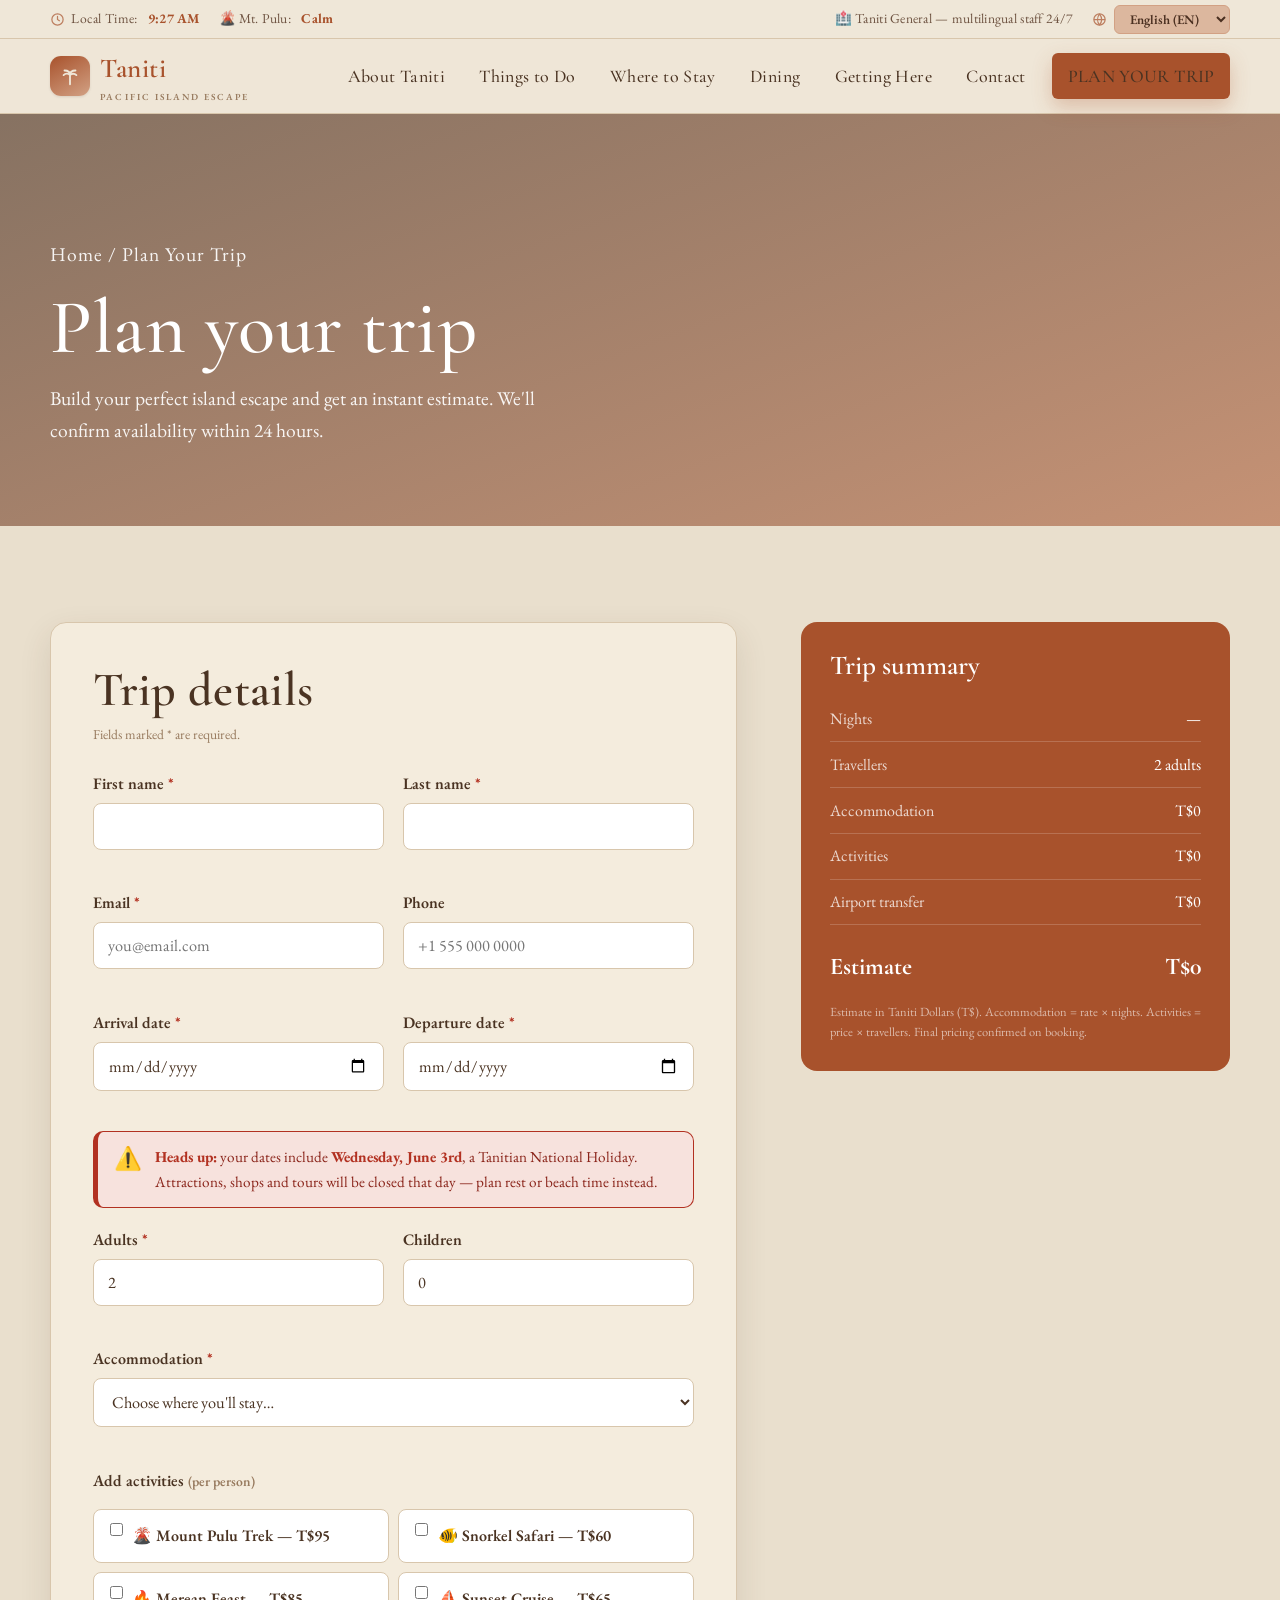
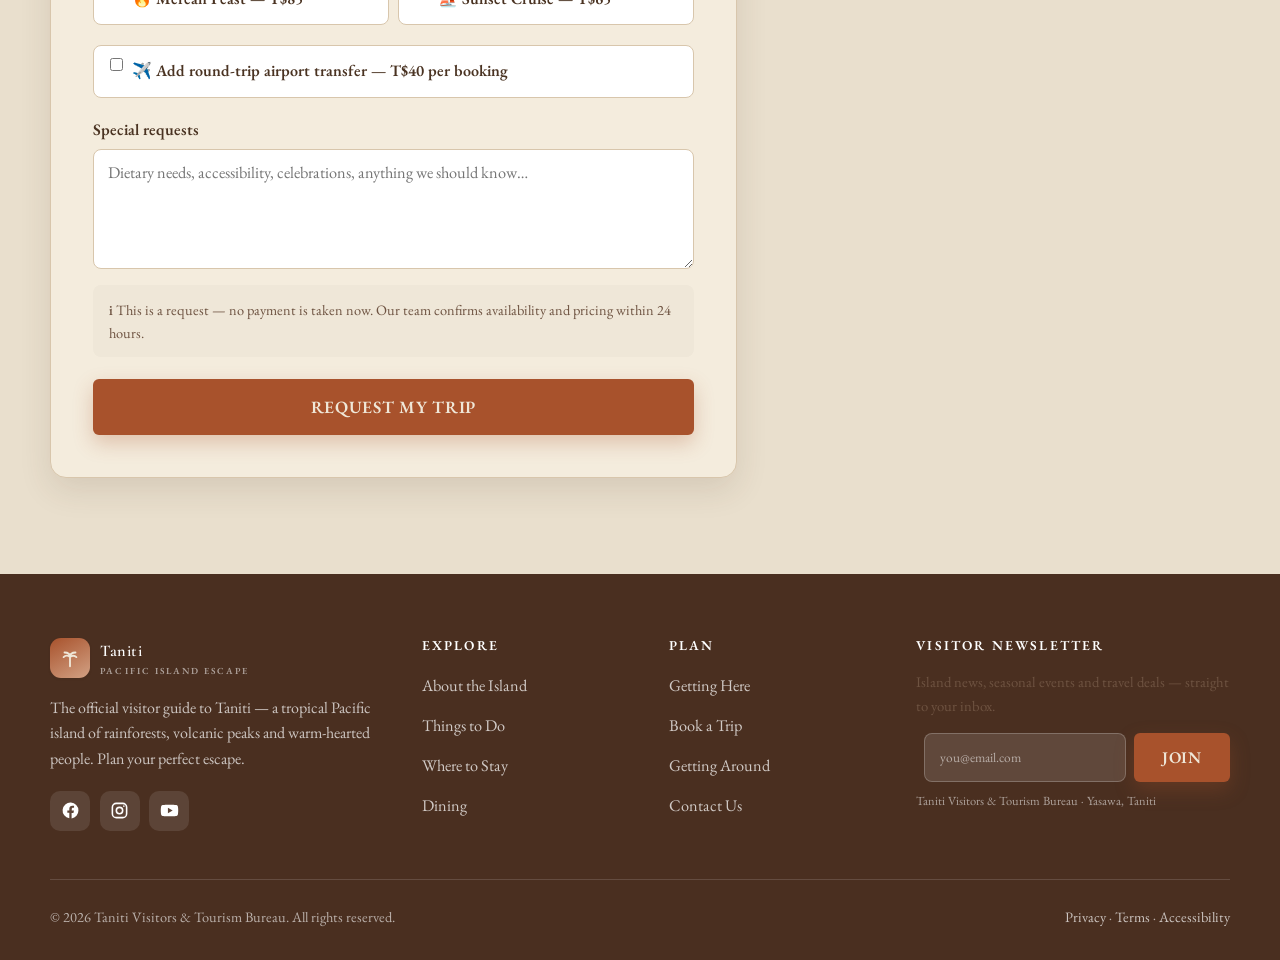
==== commit 1272af0b: "Incorporate Section D usability test feedback - Fix typos: 'Transportation Map' spelling + legal adv" ====
--- a/plan.html
+++ b/plan.html
@@ -73,6 +73,13 @@
                 <span class="err" data-err></span>
               </div>
 
+              <div class="field col-2" id="holidayWarnWrap" hidden style="margin:0">
+                <div class="alert-banner compact" role="alert">
+                  <span class="ico">⚠️</span>
+                  <span><strong>Heads up:</strong> your dates include <strong>Wednesday, June 3rd</strong>, a Tanitian National Holiday. Attractions, shops and tours will be closed that day — plan rest or beach time instead.</span>
+                </div>
+              </div>
+
               <div class="field">
                 <label for="adults">Adults <span class="req">*</span></label>
                 <input id="adults" name="adults" type="number" min="1" max="12" value="2" required />
@@ -190,6 +197,13 @@
         $("sumActs").textContent = money(actCost);
         $("sumTransfer").textContent = money(transfer);
         $("sumTotal").textContent = money(total);
+
+        // Holiday-aware booking blocker (per Section D usability testing)
+        var HOLIDAY = "2026-06-03";  // Wed, Jun 3 — Tanitian National Holiday
+        var a = $("arrive").value, d = $("depart").value;
+        var hitsHoliday = a && d && a <= HOLIDAY && HOLIDAY <= d;
+        $("holidayWarnWrap").hidden = !hitsHoliday;
+
         return { nights: n, total: total, pax: pax };
       }
 
--- a/css/styles.css
+++ b/css/styles.css
@@ -466,6 +466,87 @@
 .reveal.in { opacity: 1; transform: none; }
 
 /* ==========================================================================
+   Dashboards — added per Section D guerrilla usability testing
+   (Transportation Dashboard + Activity Planning Dashboard)
+   ========================================================================== */
+.dashboard { display: grid; grid-template-columns: 360px 1fr; gap: 1.6rem; align-items: start; }
+.dash-panel { background: var(--cream-3); border: 1px solid var(--line); border-radius: var(--radius-lg); padding: 1.5rem; }
+.dash-panel-title {
+  font-family: var(--font-head); text-transform: uppercase; letter-spacing: .12em;
+  font-size: 1.1rem; color: var(--terracotta-dk); text-align: center; font-weight: 600;
+  margin-bottom: 1.1rem;
+}
+
+/* Transit filter */
+.transit-filter { display: grid; gap: .6rem; margin-bottom: 1.3rem; }
+.transit-btn {
+  width: 100%; text-align: center; background: var(--clay-lt); border: 1.5px solid var(--clay);
+  color: var(--brown); padding: .8rem 1rem; border-radius: var(--radius-pill);
+  font-family: var(--font-body); font-weight: 600; font-size: 1.02rem; transition: all .2s;
+}
+.transit-btn:hover { background: var(--clay); }
+.transit-btn.active { background: var(--terracotta); color: var(--cream-2); border-color: var(--terracotta); }
+
+.transit-details { background: var(--terracotta); color: var(--cream-2); border-radius: var(--radius); padding: 1.4rem; text-align: center; }
+.transit-details h4 { color: #fff; font-family: var(--font-head); font-size: 1.4rem; margin-bottom: .3rem; }
+.transit-details > p { color: rgba(255,255,255,.9); margin-bottom: 1rem; font-size: .98rem; }
+.transit-details .row { display: flex; justify-content: space-between; gap: 1rem; padding: .5rem 0; border-bottom: 1px solid rgba(255,255,255,.2); font-size: .98rem; text-align: left; }
+.transit-details .row:last-child { border-bottom: 0; }
+.transit-details .row span { color: rgba(255,255,255,.78); }
+.transit-details .row strong { color: #fff; }
+
+/* Travel safety tips (filled empty-state per Tester 2) */
+.safety-tips { list-style: none; padding: 0; display: grid; gap: .85rem; }
+.safety-tips li { display: flex; gap: .7rem; align-items: flex-start; color: var(--ink-soft); font-size: 1.02rem; }
+.safety-tips li::before {
+  content: "🛡️"; flex: none; font-size: 1rem; line-height: 1.5;
+}
+
+/* National holiday alert banner (per Tester 3) */
+.alert-banner {
+  display: flex; gap: .85rem; align-items: flex-start;
+  background: #f7e2dd; border: 1.5px solid var(--red); border-left: 5px solid var(--red);
+  border-radius: var(--radius); padding: 1rem 1.2rem; color: #8a241a;
+}
+.alert-banner .ico { font-size: 1.4rem; line-height: 1.2; flex: none; }
+.alert-banner strong { color: var(--red); }
+.alert-banner.compact { font-size: .95rem; padding: .8rem 1rem; }
+
+/* Activity list with holiday-aware closed state */
+.activity-list { display: grid; gap: .7rem; }
+.activity-item {
+  display: flex; justify-content: space-between; align-items: center; gap: 1rem;
+  background: var(--clay-lt); border: 1.5px solid var(--clay); border-radius: var(--radius);
+  padding: .85rem 1.1rem;
+}
+.activity-item .name { font-weight: 600; color: var(--brown); font-size: 1.05rem; }
+.activity-item .time { font-size: .9rem; color: var(--terracotta-dk); }
+.activity-item .btn { padding: .5rem 1.1rem; font-size: .85rem; }
+.activity-item.closed { background: #e4dccf; border-color: #cdbda6; }
+.activity-item.closed .name { color: var(--muted); text-decoration: line-through; }
+.activity-item.closed .time { color: var(--red); font-weight: 600; }
+.closed-tag {
+  background: var(--red); color: #fff; font-size: .72rem; font-weight: 700;
+  text-transform: uppercase; letter-spacing: .04em; padding: .35rem .7rem;
+  border-radius: var(--radius-pill); display: inline-flex; gap: .3rem; align-items: center; white-space: nowrap;
+}
+
+/* Activity calendar */
+.calendar { background: var(--cream-2); border: 1px solid var(--line); border-radius: var(--radius); padding: 1.2rem; }
+.cal-head { text-align: center; font-family: var(--font-head); font-size: 1.4rem; color: var(--terracotta-dk); margin-bottom: .8rem; font-weight: 600; }
+.cal-grid { display: grid; grid-template-columns: repeat(7, 1fr); gap: .3rem; }
+.cal-dow { text-align: center; font-size: .72rem; font-weight: 700; text-transform: uppercase; color: var(--muted); padding: .3rem 0; font-family: var(--font-body); letter-spacing: .04em; }
+.cal-day { text-align: center; padding: .55rem 0; border-radius: 8px; font-size: .98rem; color: var(--ink); background: var(--cream-3); }
+.cal-day.empty { visibility: hidden; background: none; }
+.cal-day.holiday { background: var(--red); color: #fff; font-weight: 700; }
+.cal-legend { display: flex; gap: 1rem; justify-content: center; margin-top: 1rem; font-size: .85rem; color: var(--muted); flex-wrap: wrap; }
+.cal-legend .dot { width: 12px; height: 12px; border-radius: 3px; display: inline-block; background: var(--red); margin-right: .35rem; vertical-align: middle; }
+
+@media (max-width: 860px) {
+  .dashboard { grid-template-columns: 1fr; }
+}
+
+/* ==========================================================================
    Responsive
    ========================================================================== */
 @media (max-width: 980px) {
